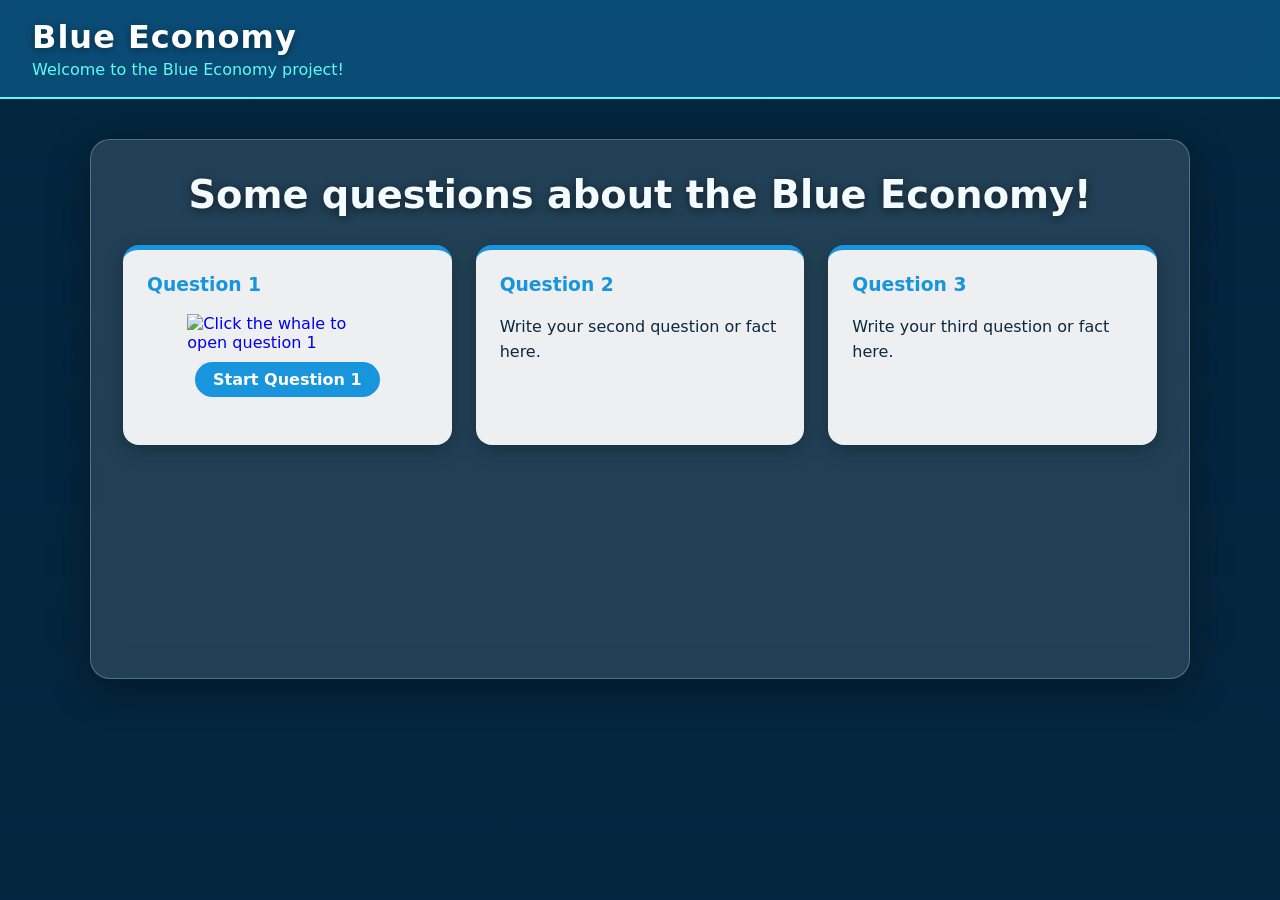
==== index.html @ cd895e36 "new html and css" ====
<!DOCTYPE html>
<html lang="en">
<head>
    <meta charset="UTF-8">
    <meta name="viewport" content="width=device-width, initial-scale=1.0">
    <meta name="description" content="Blue Economy project">
    <title>Blue Economy</title>
    <link rel="stylesheet" href="style.css">
</head>
<body>
    <video autoplay muted loop playsinline id="background-video">
        <source src="sea.mp4" type="video/mp4">
        Your browser does not support the video tag.
    </video>
    <div class="overlay"></div>

    <header class="taskbar">
        <h1 class="logo">Blue Economy</h1>
        <p class="tagline">Welcome to the Blue Economy project!</p>
    </header>

    <main class="content">
        <h2 id="q">Some questions about the Blue Economy!</h2>

        <section class="container">
           <article class="card">
    <h3>Question 1</h3>
    <a class="whale-btn" href="question1.html">
        <img src="Whale2.png" alt="Click the whale to open question 1">
        <span>Start Question 1</span>
    </a>
</article>
            <article class="card">
                <h3>Question 2</h3>
                <p>Write your second question or fact here.</p>
            </article>
            <article class="card">
                <h3>Question 3</h3>
                <p>Write your third question or fact here.</p>
            </article>
        </section>
    </main>
</body>
</html>
---- style.css ----
:root {
    --ocean-deep: #04263f;
    --ocean: #1995dd;
    --aqua: #5ffaf5;
    --text: #f4fbff;
    --glass: rgba(255, 255, 255, 0.12);
    --glass-border: rgba(255, 255, 255, 0.25);
}

* {
    box-sizing: border-box;
}

body {
    margin: 0;
    min-height: 100vh;
    font-family: "Segoe UI", system-ui, -apple-system, Roboto, sans-serif;
    color: var(--text);
    background-color: var(--ocean-deep);
}

/* ---------- Background video ---------- */
#background-video {
    position: fixed;
    top: 0;
    left: 0;
    width: 100%;
    height: 100%;
    object-fit: cover;
    z-index: -2;
}

.overlay {
    position: fixed;
    inset: 0;
    background: linear-gradient(to bottom, rgba(4, 38, 63, 0.7), rgba(4, 38, 63, 0.35));
    z-index: -1;
}

/* ---------- Taskbar ---------- */
.taskbar {
    position: sticky;
    top: 0;
    z-index: 10;
    padding: 18px 32px;
    background: rgba(25, 149, 221, 0.35);
    backdrop-filter: blur(12px);
    -webkit-backdrop-filter: blur(12px);
    border-bottom: 2px solid var(--aqua);
}

.logo {
    margin: 0;
    font-size: 2rem;
    letter-spacing: 1px;
    color: #fff;
    text-shadow: 0 2px 8px rgba(0, 0, 0, 0.4);
}

.tagline {
    margin: 4px 0 0;
    font-size: 1rem;
    color: var(--aqua);
}

/* ---------- Main content panel ---------- */
.content {
    max-width: 1100px;
    margin: 40px auto;
    padding: 32px;
    background: var(--glass);
    backdrop-filter: blur(14px);
    -webkit-backdrop-filter: blur(14px);
    border: 1px solid var(--glass-border);
    border-radius: 20px;
    box-shadow: 0 10px 40px rgba(0, 0, 0, 0.35);
    min-height: 60vh;
}

#q {
    margin: 0 0 28px;
    text-align: center;
    font-size: clamp(1.5rem, 4vw, 2.4rem);
    text-shadow: 0 2px 10px rgba(0, 0, 0, 0.5);
}

/* ---------- Cards ---------- */
.container {
    display: grid;
    grid-template-columns: repeat(auto-fit, minmax(250px, 1fr));
    gap: 24px;
}

.card {
    padding: 24px;
    min-height: 200px;
    color: #0b2a40;
    background: rgba(255, 255, 255, 0.92);
    border-radius: 16px;
    border-top: 5px solid var(--ocean);
    box-shadow: 0 6px 20px rgba(0, 0, 0, 0.25);
    transition: transform 0.25s ease, box-shadow 0.25s ease;
}

.card:hover {
    transform: translateY(-6px);
    box-shadow: 0 14px 30px rgba(0, 0, 0, 0.35);
}

.card h3 {
    margin-top: 0;
    color: var(--ocean);
}

.card p {
    line-height: 1.6;
}

/* ---------- Small screens ---------- */
@media (max-width: 600px) {
    .taskbar { padding: 14px 18px; }
    .content { margin: 20px 12px; padding: 20px; }
}
.whale-btn {
    display: flex;
    flex-direction: column;
    align-items: center;
    gap: 10px;
    text-decoration: none;
    cursor: pointer;
}

.whale-btn img {
    width: 100%;
    max-width: 200px;
    height: auto;
    transition: transform 0.3s ease, filter 0.3s ease;
}

.whale-btn span {
    padding: 8px 18px;
    color: #fff;
    background: var(--ocean);
    border-radius: 999px;
    font-weight: 600;
}

.whale-btn:hover img {
    transform: scale(1.08) rotate(-3deg);
    filter: drop-shadow(0 8px 12px rgba(0, 0, 0, 0.35));
}

.whale-btn:hover span {
    background: var(--ocean-deep);
}
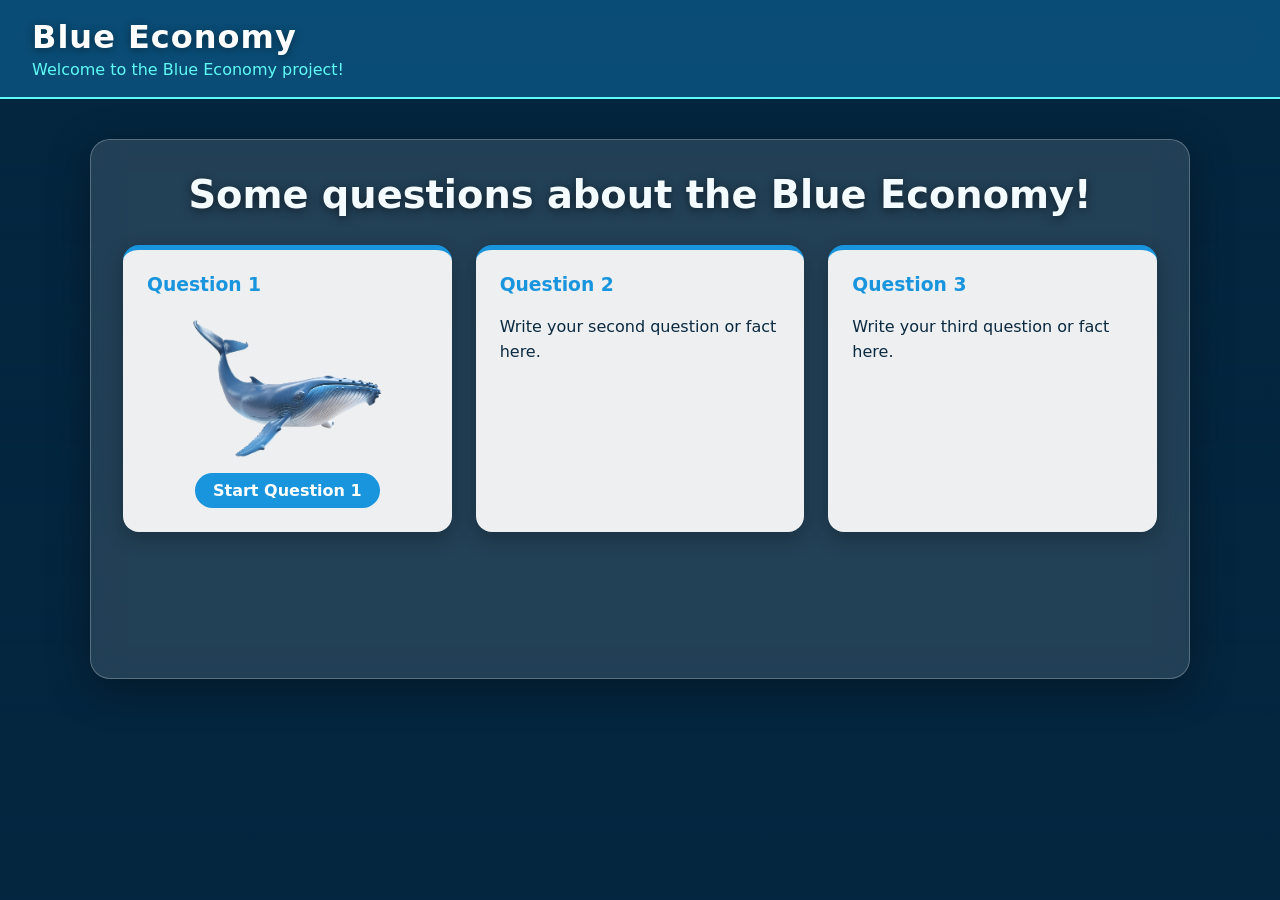
==== commit 13f211d2: "Add Blue Economy Folder" ====
--- a/index.html
+++ b/index.html
@@ -1,44 +1,44 @@
-<!DOCTYPE html>
-<html lang="en">
-<head>
-    <meta charset="UTF-8">
-    <meta name="viewport" content="width=device-width, initial-scale=1.0">
-    <meta name="description" content="Blue Economy project">
-    <title>Blue Economy</title>
-    <link rel="stylesheet" href="style.css">
-</head>
-<body>
-    <video autoplay muted loop playsinline id="background-video">
-        <source src="sea.mp4" type="video/mp4">
-        Your browser does not support the video tag.
-    </video>
-    <div class="overlay"></div>
-
-    <header class="taskbar">
-        <h1 class="logo">Blue Economy</h1>
-        <p class="tagline">Welcome to the Blue Economy project!</p>
-    </header>
-
-    <main class="content">
-        <h2 id="q">Some questions about the Blue Economy!</h2>
-
-        <section class="container">
-           <article class="card">
-    <h3>Question 1</h3>
-    <a class="whale-btn" href="question1.html">
-        <img src="Whale2.png" alt="Click the whale to open question 1">
-        <span>Start Question 1</span>
-    </a>
-</article>
-            <article class="card">
-                <h3>Question 2</h3>
-                <p>Write your second question or fact here.</p>
-            </article>
-            <article class="card">
-                <h3>Question 3</h3>
-                <p>Write your third question or fact here.</p>
-            </article>
-        </section>
-    </main>
-</body>
+<!DOCTYPE html>
+<html lang="en">
+<head>
+    <meta charset="UTF-8">
+    <meta name="viewport" content="width=device-width, initial-scale=1.0">
+    <meta name="description" content="Blue Economy project">
+    <title>Blue Economy</title>
+    <link rel="stylesheet" href="style.css">
+</head>
+<body>
+    <video autoplay muted loop playsinline id="background-video">
+        <source src="sea.mp4" type="video/mp4">
+        Your browser does not support the video tag.
+    </video>
+    <div class="overlay"></div>
+
+    <header class="taskbar">
+        <h1 class="logo">Blue Economy</h1>
+        <p class="tagline">Welcome to the Blue Economy project!</p>
+    </header>
+
+    <main class="content">
+        <h2 id="q">Some questions about the Blue Economy!</h2>
+
+        <section class="container">
+           <article class="card">
+    <h3>Question 1</h3>
+    <a class="whale-btn" href="question1.html">
+        <img src="Whale2.png" alt="Click the whale to open question 1">
+        <span>Start Question 1</span>
+    </a>
+</article>
+            <article class="card">
+                <h3>Question 2</h3>
+                <p>Write your second question or fact here.</p>
+            </article>
+            <article class="card">
+                <h3>Question 3</h3>
+                <p>Write your third question or fact here.</p>
+            </article>
+        </section>
+    </main>
+</body>
 </html>
--- a/style.css
+++ b/style.css
@@ -1,155 +1,155 @@
-:root {
-    --ocean-deep: #04263f;
-    --ocean: #1995dd;
-    --aqua: #5ffaf5;
-    --text: #f4fbff;
-    --glass: rgba(255, 255, 255, 0.12);
-    --glass-border: rgba(255, 255, 255, 0.25);
-}
-
-* {
-    box-sizing: border-box;
-}
-
-body {
-    margin: 0;
-    min-height: 100vh;
-    font-family: "Segoe UI", system-ui, -apple-system, Roboto, sans-serif;
-    color: var(--text);
-    background-color: var(--ocean-deep);
-}
-
-/* ---------- Background video ---------- */
-#background-video {
-    position: fixed;
-    top: 0;
-    left: 0;
-    width: 100%;
-    height: 100%;
-    object-fit: cover;
-    z-index: -2;
-}
-
-.overlay {
-    position: fixed;
-    inset: 0;
-    background: linear-gradient(to bottom, rgba(4, 38, 63, 0.7), rgba(4, 38, 63, 0.35));
-    z-index: -1;
-}
-
-/* ---------- Taskbar ---------- */
-.taskbar {
-    position: sticky;
-    top: 0;
-    z-index: 10;
-    padding: 18px 32px;
-    background: rgba(25, 149, 221, 0.35);
-    backdrop-filter: blur(12px);
-    -webkit-backdrop-filter: blur(12px);
-    border-bottom: 2px solid var(--aqua);
-}
-
-.logo {
-    margin: 0;
-    font-size: 2rem;
-    letter-spacing: 1px;
-    color: #fff;
-    text-shadow: 0 2px 8px rgba(0, 0, 0, 0.4);
-}
-
-.tagline {
-    margin: 4px 0 0;
-    font-size: 1rem;
-    color: var(--aqua);
-}
-
-/* ---------- Main content panel ---------- */
-.content {
-    max-width: 1100px;
-    margin: 40px auto;
-    padding: 32px;
-    background: var(--glass);
-    backdrop-filter: blur(14px);
-    -webkit-backdrop-filter: blur(14px);
-    border: 1px solid var(--glass-border);
-    border-radius: 20px;
-    box-shadow: 0 10px 40px rgba(0, 0, 0, 0.35);
-    min-height: 60vh;
-}
-
-#q {
-    margin: 0 0 28px;
-    text-align: center;
-    font-size: clamp(1.5rem, 4vw, 2.4rem);
-    text-shadow: 0 2px 10px rgba(0, 0, 0, 0.5);
-}
-
-/* ---------- Cards ---------- */
-.container {
-    display: grid;
-    grid-template-columns: repeat(auto-fit, minmax(250px, 1fr));
-    gap: 24px;
-}
-
-.card {
-    padding: 24px;
-    min-height: 200px;
-    color: #0b2a40;
-    background: rgba(255, 255, 255, 0.92);
-    border-radius: 16px;
-    border-top: 5px solid var(--ocean);
-    box-shadow: 0 6px 20px rgba(0, 0, 0, 0.25);
-    transition: transform 0.25s ease, box-shadow 0.25s ease;
-}
-
-.card:hover {
-    transform: translateY(-6px);
-    box-shadow: 0 14px 30px rgba(0, 0, 0, 0.35);
-}
-
-.card h3 {
-    margin-top: 0;
-    color: var(--ocean);
-}
-
-.card p {
-    line-height: 1.6;
-}
-
-/* ---------- Small screens ---------- */
-@media (max-width: 600px) {
-    .taskbar { padding: 14px 18px; }
-    .content { margin: 20px 12px; padding: 20px; }
-}
-.whale-btn {
-    display: flex;
-    flex-direction: column;
-    align-items: center;
-    gap: 10px;
-    text-decoration: none;
-    cursor: pointer;
-}
-
-.whale-btn img {
-    width: 100%;
-    max-width: 200px;
-    height: auto;
-    transition: transform 0.3s ease, filter 0.3s ease;
-}
-
-.whale-btn span {
-    padding: 8px 18px;
-    color: #fff;
-    background: var(--ocean);
-    border-radius: 999px;
-    font-weight: 600;
-}
-
-.whale-btn:hover img {
-    transform: scale(1.08) rotate(-3deg);
-    filter: drop-shadow(0 8px 12px rgba(0, 0, 0, 0.35));
-}
-
-.whale-btn:hover span {
-    background: var(--ocean-deep);
+:root {
+    --ocean-deep: #04263f;
+    --ocean: #1995dd;
+    --aqua: #5ffaf5;
+    --text: #f4fbff;
+    --glass: rgba(255, 255, 255, 0.12);
+    --glass-border: rgba(255, 255, 255, 0.25);
+}
+
+* {
+    box-sizing: border-box;
+}
+
+body {
+    margin: 0;
+    min-height: 100vh;
+    font-family: "Segoe UI", system-ui, -apple-system, Roboto, sans-serif;
+    color: var(--text);
+    background-color: var(--ocean-deep);
+}
+
+/* ---------- Background video ---------- */
+#background-video {
+    position: fixed;
+    top: 0;
+    left: 0;
+    width: 100%;
+    height: 100%;
+    object-fit: cover;
+    z-index: -2;
+}
+
+.overlay {
+    position: fixed;
+    inset: 0;
+    background: linear-gradient(to bottom, rgba(4, 38, 63, 0.7), rgba(4, 38, 63, 0.35));
+    z-index: -1;
+}
+
+/* ---------- Taskbar ---------- */
+.taskbar {
+    position: sticky;
+    top: 0;
+    z-index: 10;
+    padding: 18px 32px;
+    background: rgba(25, 149, 221, 0.35);
+    backdrop-filter: blur(12px);
+    -webkit-backdrop-filter: blur(12px);
+    border-bottom: 2px solid var(--aqua);
+}
+
+.logo {
+    margin: 0;
+    font-size: 2rem;
+    letter-spacing: 1px;
+    color: #fff;
+    text-shadow: 0 2px 8px rgba(0, 0, 0, 0.4);
+}
+
+.tagline {
+    margin: 4px 0 0;
+    font-size: 1rem;
+    color: var(--aqua);
+}
+
+/* ---------- Main content panel ---------- */
+.content {
+    max-width: 1100px;
+    margin: 40px auto;
+    padding: 32px;
+    background: var(--glass);
+    backdrop-filter: blur(14px);
+    -webkit-backdrop-filter: blur(14px);
+    border: 1px solid var(--glass-border);
+    border-radius: 20px;
+    box-shadow: 0 10px 40px rgba(0, 0, 0, 0.35);
+    min-height: 60vh;
+}
+
+#q {
+    margin: 0 0 28px;
+    text-align: center;
+    font-size: clamp(1.5rem, 4vw, 2.4rem);
+    text-shadow: 0 2px 10px rgba(0, 0, 0, 0.5);
+}
+
+/* ---------- Cards ---------- */
+.container {
+    display: grid;
+    grid-template-columns: repeat(auto-fit, minmax(250px, 1fr));
+    gap: 24px;
+}
+
+.card {
+    padding: 24px;
+    min-height: 200px;
+    color: #0b2a40;
+    background: rgba(255, 255, 255, 0.92);
+    border-radius: 16px;
+    border-top: 5px solid var(--ocean);
+    box-shadow: 0 6px 20px rgba(0, 0, 0, 0.25);
+    transition: transform 0.25s ease, box-shadow 0.25s ease;
+}
+
+.card:hover {
+    transform: translateY(-6px);
+    box-shadow: 0 14px 30px rgba(0, 0, 0, 0.35);
+}
+
+.card h3 {
+    margin-top: 0;
+    color: var(--ocean);
+}
+
+.card p {
+    line-height: 1.6;
+}
+
+/* ---------- Small screens ---------- */
+@media (max-width: 600px) {
+    .taskbar { padding: 14px 18px; }
+    .content { margin: 20px 12px; padding: 20px; }
+}
+.whale-btn {
+    display: flex;
+    flex-direction: column;
+    align-items: center;
+    gap: 10px;
+    text-decoration: none;
+    cursor: pointer;
+}
+
+.whale-btn img {
+    width: 100%;
+    max-width: 200px;
+    height: auto;
+    transition: transform 0.3s ease, filter 0.3s ease;
+}
+
+.whale-btn span {
+    padding: 8px 18px;
+    color: #fff;
+    background: var(--ocean);
+    border-radius: 999px;
+    font-weight: 600;
+}
+
+.whale-btn:hover img {
+    transform: scale(1.08) rotate(-3deg);
+    filter: drop-shadow(0 8px 12px rgba(0, 0, 0, 0.35));
+}
+
+.whale-btn:hover span {
+    background: var(--ocean-deep);
 }
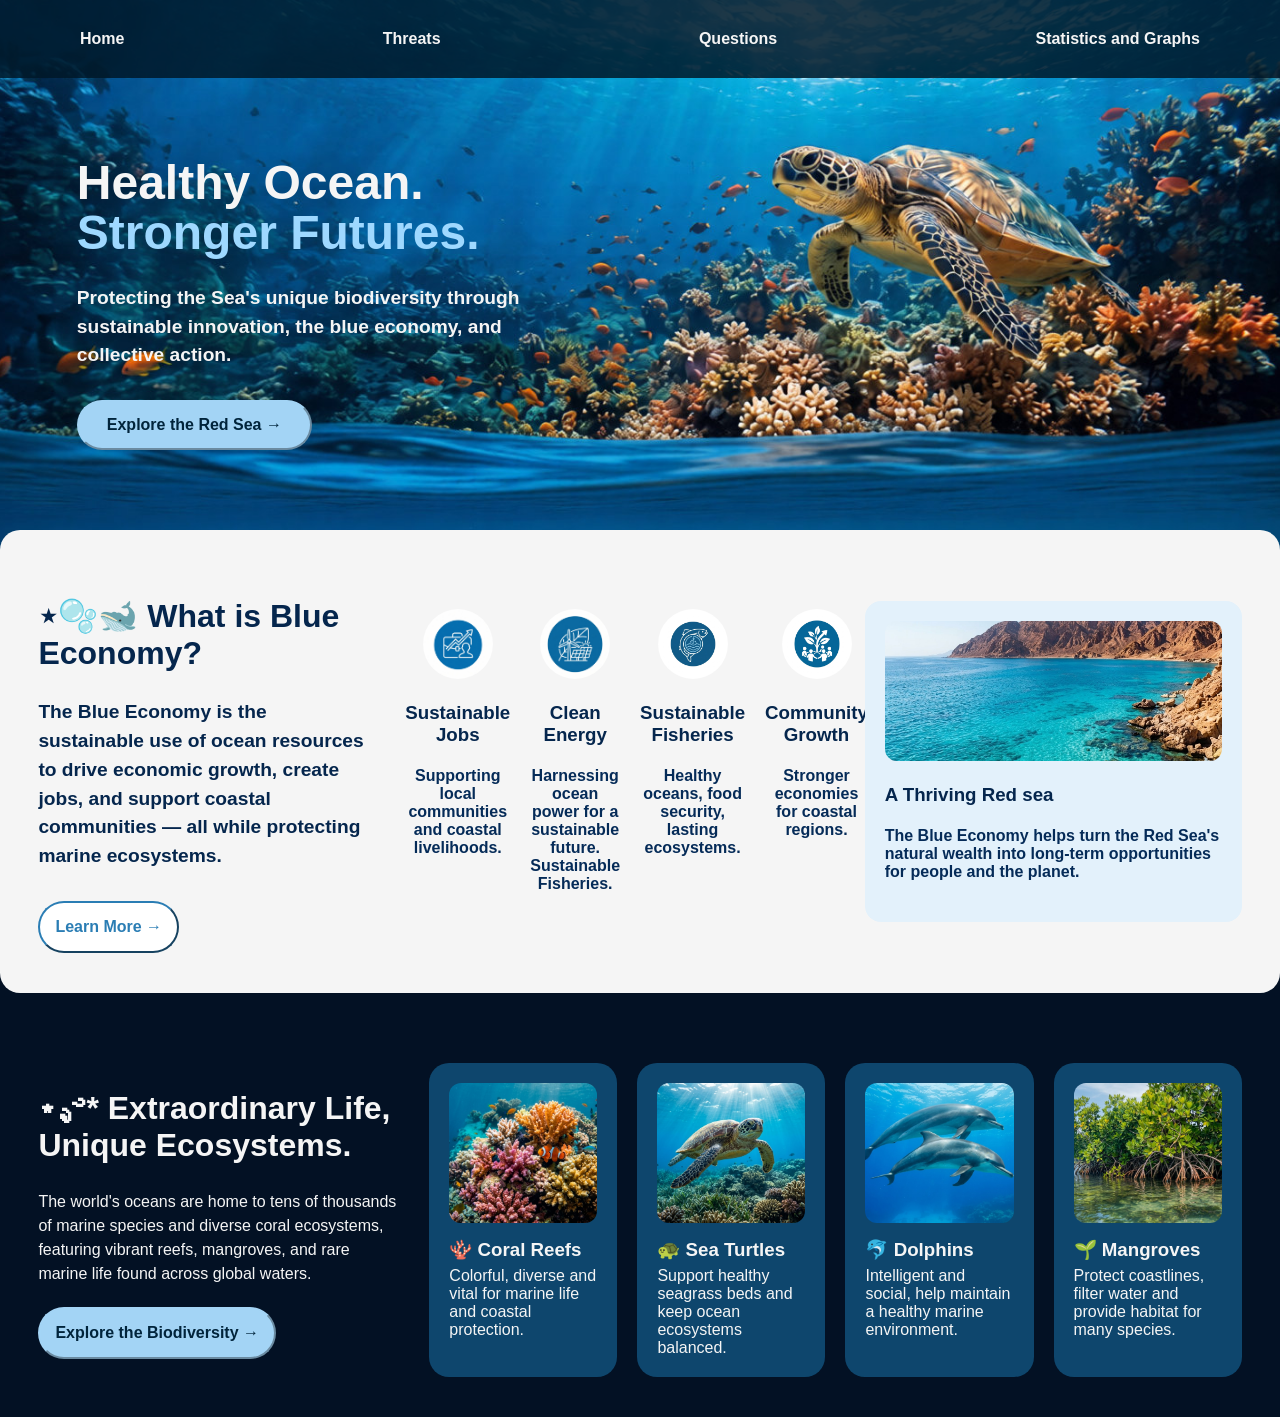
==== commit c5a2a61d: "make final.html the main page" ====
--- a/index.html
+++ b/index.html
@@ -1,44 +1,115 @@
-<!DOCTYPE html>
-<html lang="en">
-<head>
-    <meta charset="UTF-8">
-    <meta name="viewport" content="width=device-width, initial-scale=1.0">
-    <meta name="description" content="Blue Economy project">
-    <title>Blue Economy</title>
-    <link rel="stylesheet" href="style.css">
-</head>
-<body>
-    <video autoplay muted loop playsinline id="background-video">
-        <source src="sea.mp4" type="video/mp4">
-        Your browser does not support the video tag.
-    </video>
-    <div class="overlay"></div>
-
-    <header class="taskbar">
-        <h1 class="logo">Blue Economy</h1>
-        <p class="tagline">Welcome to the Blue Economy project!</p>
-    </header>
-
-    <main class="content">
-        <h2 id="q">Some questions about the Blue Economy!</h2>
-
-        <section class="container">
-           <article class="card">
-    <h3>Question 1</h3>
-    <a class="whale-btn" href="question1.html">
-        <img src="Whale2.png" alt="Click the whale to open question 1">
-        <span>Start Question 1</span>
-    </a>
-</article>
-            <article class="card">
-                <h3>Question 2</h3>
-                <p>Write your second question or fact here.</p>
-            </article>
-            <article class="card">
-                <h3>Question 3</h3>
-                <p>Write your third question or fact here.</p>
-            </article>
-        </section>
-    </main>
-</body>
+<!DOCTYPE html>
+<html lang="en">
+<head>
+    <meta charset="UTF-8">
+    <meta name="viewport" content="width=device-width, initial-scale=1.0">
+    <link rel="stylesheet" href="final.css">
+    <title>Blue Economy</title>
+</head>
+<body>
+    
+   <nav class="navbar">
+    <ul class="navlinks">
+       <li> <a href="final.html" >Home</a></li>
+       <li><a href="" >Threats</a></li>
+       <li><a href="index.html" >Questions</a></li>
+       <li><a href= "">Statistics and Graphs</a></li>
+    </ul>
+   </nav>
+
+   <section class="title">
+    <h1>Healthy Ocean.</h1>
+    <h1 id="blue-text">Stronger Futures.</h1>
+    <p>Protecting the Sea's unique biodiversity through sustainable innovation, the blue economy, and collective action.</p>
+    <button>Explore the Red Sea → </button>
+   </section>
+
+   <section class="middle-text">
+    <article class="first-text">
+       <h2>⋆🫧🐋 What is Blue Economy?</h2>
+       <p id="middle">The Blue Economy is the sustainable use of ocean resources to drive economic growth, create jobs, and support coastal communities — 
+        all while protecting marine ecosystems.</p>
+
+        <button class="more">Learn More → </button>
+
+    </article>
+
+        <div class="grid">
+            <article class="box">
+                <img src="jobs.jpeg" alt="jobs" class="img">
+                <h3>Sustainable Jobs</h3>
+                <h4>Supporting local communities and coastal livelihoods.</h4>
+            </article>
+
+            <article class="box">
+                <img src="energy.jpeg" alt="energy" class="img">
+                <h3>Clean Energy</h3>
+                <h4>Harnessing ocean power for a sustainable future.
+                    Sustainable Fisheries.</h4>
+            </article>
+
+
+            <article class="box">
+                <img src="fish.jpeg" alt="fish" class="img">
+                <h3>Sustainable Fisheries</h3>
+                <h4>Healthy oceans, food security, lasting ecosystems.</h4>
+            </article>
+            
+
+            <article class="box">
+                <img src="community.jpeg" alt="community" class="img">
+                <h3>Community Growth</h3>
+                <h4>Stronger economies for coastal regions.</h4>
+            </article>
+            
+        </div>
+
+        <div class="sea">
+            <img src="sea.jpeg" alt="sea" >
+            <h3>A Thriving Red sea</h3>
+            <h4>The Blue Economy helps turn the Red Sea's natural wealth into long-term opportunities for people and the planet.</h4>
+        </div>
+
+   </section>
+
+   <section class="biodiversity">
+
+   <section class="bottom-text">
+    <h2>⋆.ೃ࿔* Extraordinary Life, Unique Ecosystems.</h2>
+    <h4>
+        The world's oceans are home to tens of thousands of marine species and diverse coral ecosystems,
+         featuring vibrant reefs, mangroves, and rare marine life found across global waters.</h4>
+        <button class="arrow">Explore the Biodiversity → </button> 
+   </section>
+
+   <div class="row">
+    <article class="card">
+        <img src="coral.jpeg" alt="coral" class="img2">
+        <h3> 🪸 Coral Reefs</h3>
+        <h4>Colorful, diverse and vital for marine life and coastal protection.</h4>
+    </article>
+
+    <article class="card">
+        <img src="turtle.jpeg" alt="turtle" class="img2">
+        <h3>🐢 Sea Turtles</h3>
+        <h4>Support healthy seagrass beds and keep ocean ecosystems balanced.</h4>
+    </article>
+
+    <article class="card">
+        <img src="dolphin.jpeg" alt="dolphin" class="img2">
+        <h3>🐬 Dolphins</h3>
+        <h4>Intelligent and social, help maintain a healthy marine environment.</h4>
+    </article>
+
+    <article class="card">
+        <img src="trees.jpeg" alt="trees" class="img2">
+        <h3>🌱 Mangroves</h3>
+        <h4>Protect coastlines, filter water and provide habitat for many species.</h4>
+    </article>
+
+   </div>
+
+</section>
+
+</body>
 </html>
--- a/final.css
+++ b/final.css
@@ -0,0 +1,262 @@
+body {
+    background-image: url(background.jpg);
+    background-size: cover;
+    background-position: center;
+    background-repeat: no-repeat;
+    background-attachment: fixed;
+    background-color: #031124;
+    font-family:'Segoe UI', Arial, sans-serif ;
+    margin: 0;
+
+
+}
+
+
+h3{
+    color: rgb(5, 38, 77);
+}
+
+h4{
+    color: rgb(5, 43, 88);
+
+}
+
+
+.middle-text{
+    background-color: whitesmoke;
+    border-radius: 20px;
+    padding: 40px 3%;
+    display: flex;
+    align-items: center;
+    gap: 30px;
+}
+
+.biodiversity{
+    border-radius: 20px;
+    gap: 30px;
+    padding: 40px 3%;
+    display: flex;
+    margin-top: 30px;
+
+}
+
+.card{
+    flex: 1;
+    background-color:rgb(14, 70, 109);
+    padding: 20px;
+    border-radius: 20px;
+}
+
+
+.bottom-text h2{
+    color: whitesmoke;
+    font-weight: bold;
+}
+
+.navbar{  
+      background: rgba(1, 24, 41, 0.85);
+}
+
+.navlinks{
+    display: flex;
+    justify-content: space-between;
+    align-items: center;
+    padding: 30px 40px;
+    margin: 0;
+    list-style: none;
+
+}
+
+.navlinks a{
+    color: whitesmoke;
+    text-decoration: none;
+    font-family:'Segoe UI', Arial, sans-serif ;
+    font-size: 1rem;
+    font-weight: bold;
+    margin: 0px;
+    gap: 40px;
+    padding: 30px 40px;
+}
+
+.navbar a:hover{
+    color: rgb(218, 215, 215);
+
+}
+
+h1{
+    color: whitesmoke;
+    font-size: 3rem;
+    line-height: 1.05;
+    margin: 0;
+}
+
+
+h2{
+    font-size: 2rem;
+    font-weight: bold;
+    color: rgb(5, 38, 77);
+
+}
+    
+
+
+#blue-text{
+    color: rgb(158, 216, 255);
+}
+
+button{
+    background-color: rgb(163, 212, 245);
+    color: rgb(1, 36, 59);
+    border-radius: 30px;
+    padding: 14px 28px;
+    font-size: 1rem;
+    font-weight: bold;
+    text-decoration: none;
+    border-color: rgb(163, 212, 245);
+}
+
+button:hover{
+    background-color: rgb(130, 183, 218);
+    border-color: rgb(130, 183, 218);
+    transform: translateY(-3px);
+
+}
+
+.more{
+    background-color: rgb(255, 255, 255);
+    color: rgb(42, 125, 180);
+    border-radius: 30px;
+    padding: 15px;
+    font-size: 1rem;
+    font-weight: bold;
+    text-decoration: none;
+    border-color: rgb(42, 125, 180);
+}
+
+.more:hover{
+    background-color: rgb(238, 237, 237);
+    transform: translateY(-3px);
+
+}
+
+.arrow{
+    background-color: rgb(163, 212, 245);
+    color: rgb(1, 36, 59);
+    border-radius: 30px;
+    padding: 15px;
+    font-size: 1rem;
+    font-weight: bold;
+    text-decoration: none;
+    border-color: rgb(163, 212, 245);
+}
+
+.arrow:hover{
+    background-color: rgb(142, 195, 231);
+    border-color: rgb(142, 195, 231);    flex: 0 0 30%;
+
+    transform: translateY(-3px);
+
+}
+
+.title{
+    padding: 80px 6%;
+    max-width: 700px;
+}
+
+#middle{
+    color: whitesmoke;
+    font-weight: bold;
+    font-size: 1.2rem;
+    line-height: 1.5;
+    max-width: 480px;
+    margin: 25px 0 30px;
+    color: rgb(5, 38, 77);
+
+}
+
+
+
+p{
+    color: whitesmoke;
+    font-weight: bold;
+    font-size: 1.2rem;
+    line-height: 1.5;
+    max-width: 480px;
+    margin: 25px 0 30px;
+}
+
+.first-text{
+    flex: 0 0 28%;
+}
+
+.grid{
+    flex: 1;
+    gap: 20px;
+    display: flex;
+    justify-content: space-between;
+    min-width: 0;        
+}
+
+.sea{
+    flex:0 0 28%;
+    background-color:rgb(227, 241, 251);
+    padding: 20px;
+    border-radius: 16px;
+}
+
+.sea img{ 
+        width: 100%;
+        height: 140px;
+        object-fit: cover;
+        border-radius: 12px;
+}
+
+.box{
+    flex: 1;
+    text-align: center;
+}
+
+.img{
+    width: 70px;
+    height: 70px;
+    border-radius: 50%;
+    object-fit: cover;
+}
+
+.img2{
+    width: 100%;
+    height: 140px;
+    object-fit: cover;
+    border-radius: 12px;
+}
+
+.bottom-text{
+    flex: 0 0 30%;
+}
+
+.row{
+    display: flex;
+    gap: 20px;
+    flex: 1;
+    min-width: 0;
+}
+
+.card h3, .card h4{
+    color: whitesmoke;
+}
+
+.card h3{
+    margin: 12px 0 6px;
+    font-weight: bold;
+}
+
+.card h4{
+    font-weight: normal;
+    margin: 0;
+}
+
+.bottom-text h4{
+    color: whitesmoke;
+    font-weight: normal;
+    line-height: 1.5;
+}
